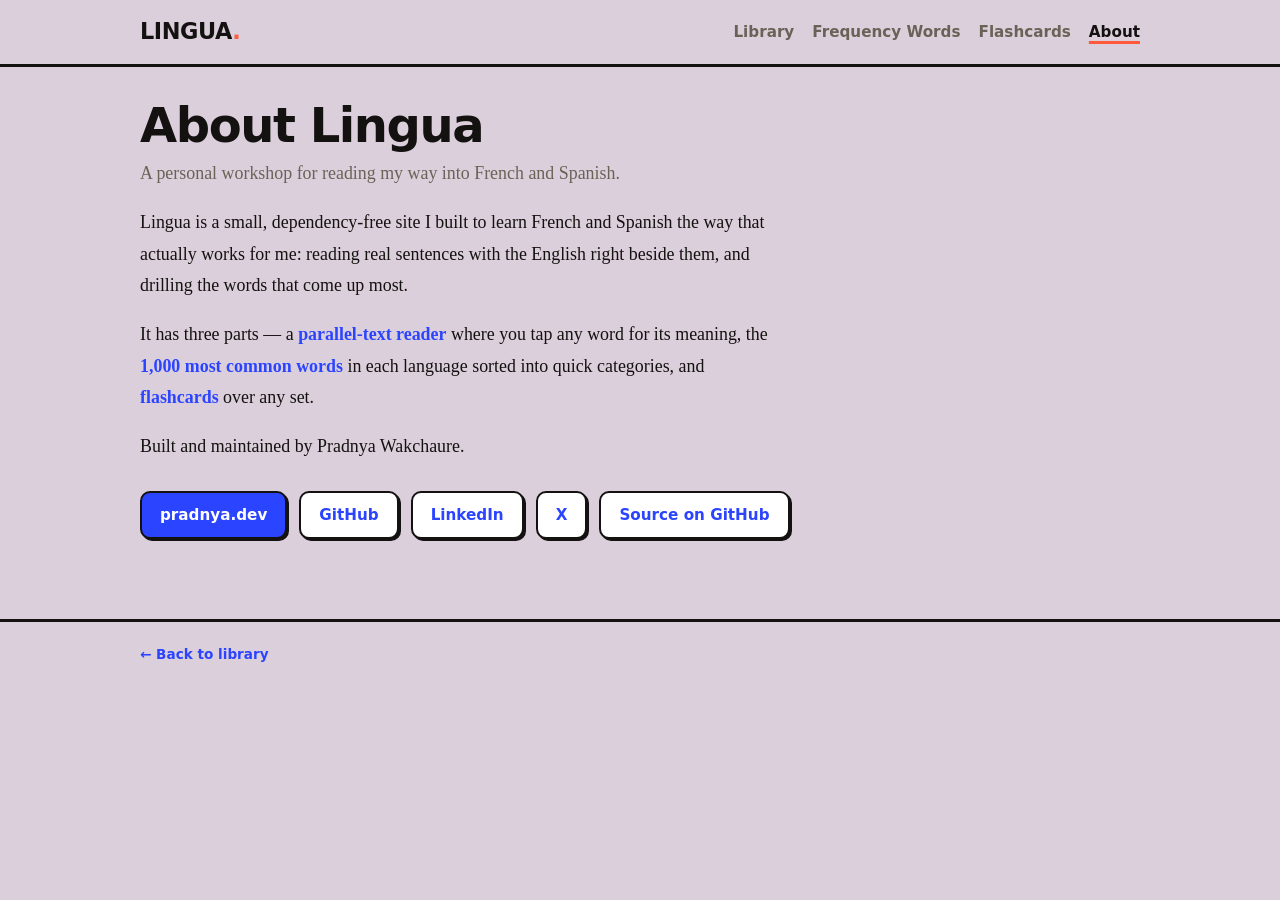
==== about.html @ 798db2c0 "Set page background to #DCCFDC (lavender)" ====
<!DOCTYPE html>
<html lang="en">
<head>
  <meta charset="UTF-8" />
  <meta name="viewport" content="width=device-width, initial-scale=1.0" />
  <title>About — Lingua</title>
  <link rel="stylesheet" href="css/style.css?v=3" />
  <style>
    .about p { max-width: 640px; font-size: 1.12rem; line-height: 1.75; margin: 0 0 18px; }
    .about-links { display: flex; flex-wrap: wrap; gap: 12px; margin-top: 28px; }
    .about-link {
      display: inline-flex; align-items: center;
      padding: 10px 18px; border: 2px solid var(--ink); border-radius: 10px;
      background: var(--surface); font-family: system-ui, sans-serif; font-size: .95rem; font-weight: 700;
      box-shadow: 2px 2px 0 var(--ink); transition: transform .08s ease, box-shadow .08s ease;
    }
    .about-link:hover { transform: translate(-1px, -1px); box-shadow: 3px 3px 0 var(--ink); text-decoration: none; }
    .about-link:active { transform: translate(2px, 2px); box-shadow: 0 0 0 var(--ink); }
    .about-link.primary { background: var(--accent); color: #fff; }
  </style>
</head>
<body>
  <header class="site-header">
    <div class="wrap">
      <div class="brand"><a href="index.html" style="color:inherit">Lingua<span>.</span></a></div>
      <nav class="nav" data-nav></nav>
    </div>
  </header>

  <main>
    <div class="wrap about">
      <h1>About Lingua</h1>
      <p class="subtitle">A personal workshop for reading my way into French and Spanish.</p>

      <p>Lingua is a small, dependency-free site I built to learn French and Spanish the way that actually works for me: reading real sentences with the English right beside them, and drilling the words that come up most.</p>
      <p>It has three parts — a <a href="index.html">parallel-text reader</a> where you tap any word for its meaning, the <a href="vocab.html">1,000 most common words</a> in each language sorted into quick categories, and <a href="flashcards.html">flashcards</a> over any set.</p>
      <p>Built and maintained by Pradnya Wakchaure.</p>

      <div class="about-links">
        <a class="about-link primary" href="https://pradnya.dev" target="_blank" rel="noopener">pradnya.dev</a>
        <a class="about-link" href="https://github.com/pradnyaw25" target="_blank" rel="noopener">GitHub</a>
        <a class="about-link" href="https://www.linkedin.com/in/pradnyaw25/" target="_blank" rel="noopener">LinkedIn</a>
        <a class="about-link" href="https://x.com/pradnyaw25" target="_blank" rel="noopener">X</a>
        <a class="about-link" href="https://github.com/pradnyaw25/lingua" target="_blank" rel="noopener">Source on GitHub</a>
      </div>
    </div>
  </main>

  <footer>
    <div class="wrap"><a href="index.html">← Back to library</a></div>
  </footer>

  <script src="js/app.js"></script>
</body>
</html>
---- css/style.css ----
:root {
  --bg: #dccfdc;
  --surface: #ffffff;
  --ink: #141210;
  --muted: #6b6257;
  --line: #141210;
  --accent: #2b44ff;
  --accent-soft: #e2e6ff;
  --accent2: #ff5a3c;
  --highlight: #ffd23f;
  --known: #b9f2cd;
  --known-ink: #0b7a38;
  --shadow-sm: 2px 2px 0 var(--ink);
  --shadow: 4px 4px 0 var(--ink);
  --shadow-lg: 6px 6px 0 var(--ink);
  --radius: 12px;
  --maxw: 1040px;
}

@media (prefers-color-scheme: dark) {
  :root {
    --bg: #14120d;
    --surface: #201d17;
    --ink: #f4efe4;
    --muted: #a89e8d;
    --line: #f4efe4;
    --accent: #8a97ff;
    --accent-soft: #2a2740;
    --accent2: #ff7a5c;
    --highlight: #6b5712;
    --known: #14361f;
    --known-ink: #7fe0a0;
  }
}

* { box-sizing: border-box; }

body {
  margin: 0;
  background: var(--bg);
  color: var(--ink);
  font-family: "Iowan Old Style", "Palatino Linotype", Palatino, Georgia, serif;
  line-height: 1.6;
  -webkit-font-smoothing: antialiased;
}

a { color: var(--accent); text-decoration: none; font-weight: 600; }
a:hover { text-decoration: underline; text-underline-offset: 3px; text-decoration-thickness: 2px; }

.wrap { max-width: var(--maxw); margin: 0 auto; padding: 0 20px; }

/* Header / nav */
.site-header {
  border-bottom: 3px solid var(--ink);
  background: var(--bg);
  position: sticky;
  top: 0;
  z-index: 10;
}
.site-header .wrap {
  display: flex;
  align-items: center;
  justify-content: space-between;
  padding-top: 14px;
  padding-bottom: 14px;
}
.brand {
  font-family: system-ui, sans-serif;
  font-size: 1.4rem;
  font-weight: 800;
  letter-spacing: -.02em;
  text-transform: uppercase;
  color: var(--ink);
}
.brand span { color: var(--accent2); }
.nav a {
  margin-left: 18px;
  color: var(--muted);
  font-family: system-ui, sans-serif;
  font-size: .95rem;
  font-weight: 600;
}
.nav a:hover { color: var(--ink); text-decoration: none; }
.nav a.active { color: var(--ink); text-decoration: underline; text-decoration-color: var(--accent2); text-decoration-thickness: 3px; text-underline-offset: 4px; }

main { padding: 34px 0 80px; }

h1 {
  font-family: system-ui, sans-serif;
  font-weight: 800;
  font-size: clamp(2rem, 5vw, 3rem);
  letter-spacing: -.03em;
  line-height: 1.02;
  margin: 0 0 8px;
}
.subtitle { color: var(--muted); margin: 0 0 28px; font-size: 1.08rem; }

/* Library cards */
.section-label {
  font-family: system-ui, sans-serif;
  text-transform: uppercase;
  letter-spacing: .1em;
  font-size: .8rem;
  font-weight: 800;
  color: var(--ink);
  margin: 32px 0 14px;
}
.card-grid {
  display: grid;
  grid-template-columns: repeat(auto-fill, minmax(240px, 1fr));
  gap: 18px;
}
.card {
  display: block;
  background: var(--surface);
  border: 2px solid var(--ink);
  border-radius: var(--radius);
  padding: 18px 20px;
  box-shadow: var(--shadow);
  transition: transform .1s ease, box-shadow .1s ease;
}
.card:hover { transform: translate(-2px, -2px); box-shadow: var(--shadow-lg); text-decoration: none; }
.card .lang-tag {
  font-family: system-ui, sans-serif;
  font-size: .72rem;
  font-weight: 700;
  text-transform: uppercase;
  letter-spacing: .06em;
  color: #fff;
  background: var(--accent2);
  border: 2px solid var(--ink);
  padding: 2px 9px;
  border-radius: 999px;
}
.card h3 { font-family: system-ui, sans-serif; margin: 12px 0 4px; font-size: 1.25rem; font-weight: 800; letter-spacing: -.01em; }
.card .meta { color: var(--muted); font-size: .9rem; font-family: system-ui, sans-serif; font-weight: 600; }

/* Toolbar (reader + vocab) */
.toolbar {
  display: flex;
  flex-wrap: wrap;
  gap: 10px;
  align-items: center;
  background: var(--surface);
  border: 2px solid var(--ink);
  border-radius: var(--radius);
  padding: 12px 16px;
  margin-bottom: 22px;
  font-family: system-ui, sans-serif;
  font-size: .92rem;
  box-shadow: var(--shadow);
}
.toolbar label { color: var(--muted); font-weight: 600; }
.toolbar select, .toolbar input[type="search"], .btn {
  font: inherit;
  font-weight: 600;
  color: var(--ink);
  background: var(--surface);
  border: 2px solid var(--ink);
  border-radius: 8px;
  padding: 7px 11px;
}
.toolbar input[type="search"] { min-width: 200px; }
.btn { cursor: pointer; box-shadow: var(--shadow-sm); transition: transform .08s ease, box-shadow .08s ease; }
.btn:hover { transform: translate(-1px, -1px); box-shadow: 3px 3px 0 var(--ink); }
.btn:active { transform: translate(2px, 2px); box-shadow: 0 0 0 var(--ink); }
.btn.on { background: var(--accent); color: #fff; }
.spacer { flex: 1 1 auto; }

/* Parallel reader */
.text-head { margin-bottom: 8px; }
.text-head .meta { color: var(--muted); font-family: system-ui, sans-serif; font-size: .9rem; font-weight: 600; }

.parallel {
  display: grid;
  grid-template-columns: 1fr 1fr;
  gap: 0 28px;
  background: var(--surface);
  border: 2px solid var(--ink);
  border-radius: var(--radius);
  padding: 8px 10px;
  box-shadow: var(--shadow);
}
.col-head {
  font-family: system-ui, sans-serif;
  font-size: .74rem;
  font-weight: 800;
  text-transform: uppercase;
  letter-spacing: .1em;
  color: var(--ink);
  padding: 10px 14px 6px;
  border-bottom: 2px solid var(--ink);
  position: sticky;
  top: 66px;
  background: var(--surface);
}
.sent {
  padding: 10px 14px;
  border-radius: 8px;
  cursor: pointer;
  font-size: 1.12rem;
  transition: background .1s ease;
}
.sent.en { color: var(--muted); }
.parallel.swap .sent.en { color: var(--ink); }
.parallel.swap .sent.target { color: var(--muted); }
.sent:hover { background: var(--accent-soft); }
.sent.active { background: var(--highlight); color: #141210; box-shadow: inset 0 0 0 2px var(--ink); }

/* Clickable words (target column) */
.sent.target .tok { cursor: pointer; border-radius: 3px; padding: 0 1px; }
.sent.target .tok:hover { background: var(--accent-soft); box-shadow: inset 0 -3px 0 var(--accent); }
.sent.target .tok.sel { background: var(--highlight); color: #141210; box-shadow: inset 0 -3px 0 var(--accent2); }

/* Word-translation popover */
.wordpop {
  position: absolute;
  z-index: 50;
  max-width: 260px;
  background: var(--surface);
  border: 2px solid var(--ink);
  border-radius: 10px;
  padding: 10px 13px;
  box-shadow: var(--shadow);
  font-family: system-ui, sans-serif;
}
.wp-word { font-weight: 800; color: var(--accent); font-size: 1.05rem; }
.wp-gloss { color: var(--ink); font-size: .95rem; margin-top: 2px; font-weight: 600; }
.wp-gloss.none { color: var(--muted); font-style: italic; font-weight: 500; }

/* Self-test: hide english column */
.parallel.hide-en .sent.en,
.parallel.hide-en .col-head.en-head { visibility: hidden; }

/* Font-size steps applied to the whole reader */
.parallel.fs-s .sent { font-size: 1rem; }
.parallel.fs-l .sent { font-size: 1.3rem; }

/* Category chip bar */
.chipbar {
  display: flex;
  flex-wrap: wrap;
  align-items: center;
  gap: 10px;
  margin-bottom: 20px;
}
.chip {
  font-family: system-ui, sans-serif;
  font-size: .9rem;
  font-weight: 700;
  padding: 7px 14px;
  border: 2px solid var(--ink);
  border-radius: 999px;
  background: var(--surface);
  color: var(--ink);
  cursor: pointer;
  white-space: nowrap;
  box-shadow: var(--shadow-sm);
  transition: transform .08s ease, box-shadow .08s ease, background .08s ease;
}
.chip:hover { transform: translate(-1px, -1px); box-shadow: 3px 3px 0 var(--ink); }
.chip:active { transform: translate(2px, 2px); box-shadow: 0 0 0 var(--ink); }
.chip.on { background: var(--accent); color: #fff; }
.chip-sep { width: 2px; align-self: stretch; background: var(--ink); margin: 2px 4px; }

/* Vocab */
.vocab-stats {
  font-family: system-ui, sans-serif;
  color: var(--muted);
  font-size: .92rem;
  font-weight: 600;
  margin: 0 0 14px;
}
table.vocab {
  width: 100%;
  border-collapse: separate;
  border-spacing: 0;
  background: var(--surface);
  border: 2px solid var(--ink);
  border-radius: var(--radius);
  overflow: hidden;
  box-shadow: var(--shadow);
}
table.vocab th, table.vocab td {
  text-align: left;
  padding: 11px 14px;
  border-bottom: 2px solid var(--ink);
}
table.vocab th {
  font-family: system-ui, sans-serif;
  font-size: .78rem;
  font-weight: 800;
  text-transform: uppercase;
  letter-spacing: .05em;
  color: #fff;
  background: var(--ink);
}
table.vocab tr:last-child td { border-bottom: none; }
table.vocab .rank { color: var(--muted); width: 48px; font-family: system-ui, sans-serif; font-size: .9rem; font-weight: 700; }
table.vocab .word { font-weight: 800; font-size: 1.1rem; }
table.vocab .pos { color: var(--muted); font-family: system-ui, sans-serif; font-size: .82rem; font-style: italic; }
/* Lean view (thematic categories) hides the rank + type columns */
table.vocab.lean th.col-rank, table.vocab.lean td.rank,
table.vocab.lean th.col-type, table.vocab.lean td.pos { display: none; }

table.vocab tr.known { background: var(--known); }
table.vocab tr.known .word { color: var(--known-ink); }
.know-btn {
  cursor: pointer;
  border: 2px solid var(--ink);
  background: var(--surface);
  color: var(--ink);
  border-radius: 999px;
  width: 28px; height: 28px;
  font-size: .9rem;
  font-weight: 800;
  line-height: 1;
}
.know-btn:hover { background: var(--accent-soft); }
tr.known .know-btn { background: var(--known-ink); color: #fff; border-color: var(--ink); }

.empty { color: var(--muted); font-family: system-ui, sans-serif; padding: 40px; text-align: center; font-weight: 600; }

/* ---- Flashcards ---- */
.hidden { display: none; }
.fc-row {
  display: flex;
  flex-wrap: wrap;
  align-items: center;
  gap: 12px;
  margin: 14px 0;
  font-family: system-ui, sans-serif;
  font-size: .95rem;
  font-weight: 600;
}
.fc-row label { color: var(--muted); }
.fc-row select { font: inherit; font-weight: 600; color: var(--ink); background: var(--surface); border: 2px solid var(--ink); border-radius: 8px; padding: 7px 11px; }
.fc-hint { color: var(--muted); font-family: system-ui, sans-serif; font-size: .88rem; font-weight: 600; }
.fc-center { text-align: center; }
.btn-start { font-size: 1.05rem; padding: 12px 28px; font-weight: 800; background: var(--accent); color: #fff; box-shadow: var(--shadow); }
.btn-start:hover { transform: translate(-2px, -2px); box-shadow: var(--shadow-lg); }
.btn-quiet { color: var(--muted); background: transparent; border-color: var(--muted); box-shadow: none; }
.btn-quiet:hover { box-shadow: none; transform: none; color: var(--ink); border-color: var(--ink); }

.fc-progress { text-align: center; color: var(--muted); font-family: system-ui, sans-serif; font-size: .92rem; font-weight: 700; margin: 6px 0 16px; }

.card3d { perspective: 1200px; margin: 8px auto 0; max-width: 520px; }
.card-inner {
  position: relative;
  width: 100%;
  min-height: 240px;
  transition: transform .45s cubic-bezier(.4,.2,.2,1);
  transform-style: preserve-3d;
  cursor: pointer;
}
.card3d.flipped .card-inner { transform: rotateY(180deg); }
.card3d .face {
  position: absolute;
  inset: 0;
  display: flex;
  flex-direction: column;
  align-items: center;
  justify-content: center;
  gap: 12px;
  padding: 28px;
  text-align: center;
  background: var(--surface);
  border: 2px solid var(--ink);
  border-radius: 16px;
  box-shadow: var(--shadow);
  backface-visibility: hidden;
}
.card3d .face.back { transform: rotateY(180deg); background: var(--accent); }
.card3d .lbl {
  font-family: system-ui, sans-serif;
  font-size: .72rem;
  font-weight: 800;
  text-transform: uppercase;
  letter-spacing: .12em;
  color: var(--muted);
}
.card3d .term { font-family: system-ui, sans-serif; font-size: 2.2rem; font-weight: 800; line-height: 1.2; letter-spacing: -.02em; }
.card3d .face.back .lbl { color: rgba(255,255,255,.85); }
.card3d .face.back .term { color: #fff; }

.fc-controls { display: flex; gap: 14px; justify-content: center; margin: 22px 0 10px; }
.fc-controls .btn { font-size: 1rem; font-weight: 700; padding: 12px 26px; box-shadow: var(--shadow); }
.fc-controls .btn:hover { transform: translate(-2px, -2px); box-shadow: var(--shadow-lg); }
.fc-controls .btn:active { transform: translate(3px, 3px); box-shadow: 0 0 0 var(--ink); }
.btn-again { background: var(--surface); }
.btn-got { background: var(--known-ink); color: #fff; }

kbd {
  font-family: ui-monospace, Menlo, monospace;
  font-size: .8em;
  font-weight: 700;
  background: var(--surface);
  border: 2px solid var(--ink);
  border-radius: 5px;
  padding: 1px 6px;
  box-shadow: 1px 1px 0 var(--ink);
}

.fc-done-card { text-align: center; padding: 40px 20px; }
.fc-done-emoji { font-size: 3rem; }
.fc-done-text { font-size: 1.25rem; font-weight: 600; margin: 12px 0 22px; }

footer {
  border-top: 3px solid var(--ink);
  color: var(--muted);
  font-family: system-ui, sans-serif;
  font-size: .85rem;
  font-weight: 600;
  padding: 22px 0 40px;
}

@media (max-width: 640px) {
  .parallel { grid-template-columns: 1fr; }
  .col-head { position: static; }
  .sent.en { border-left: 2px solid var(--ink); }
}
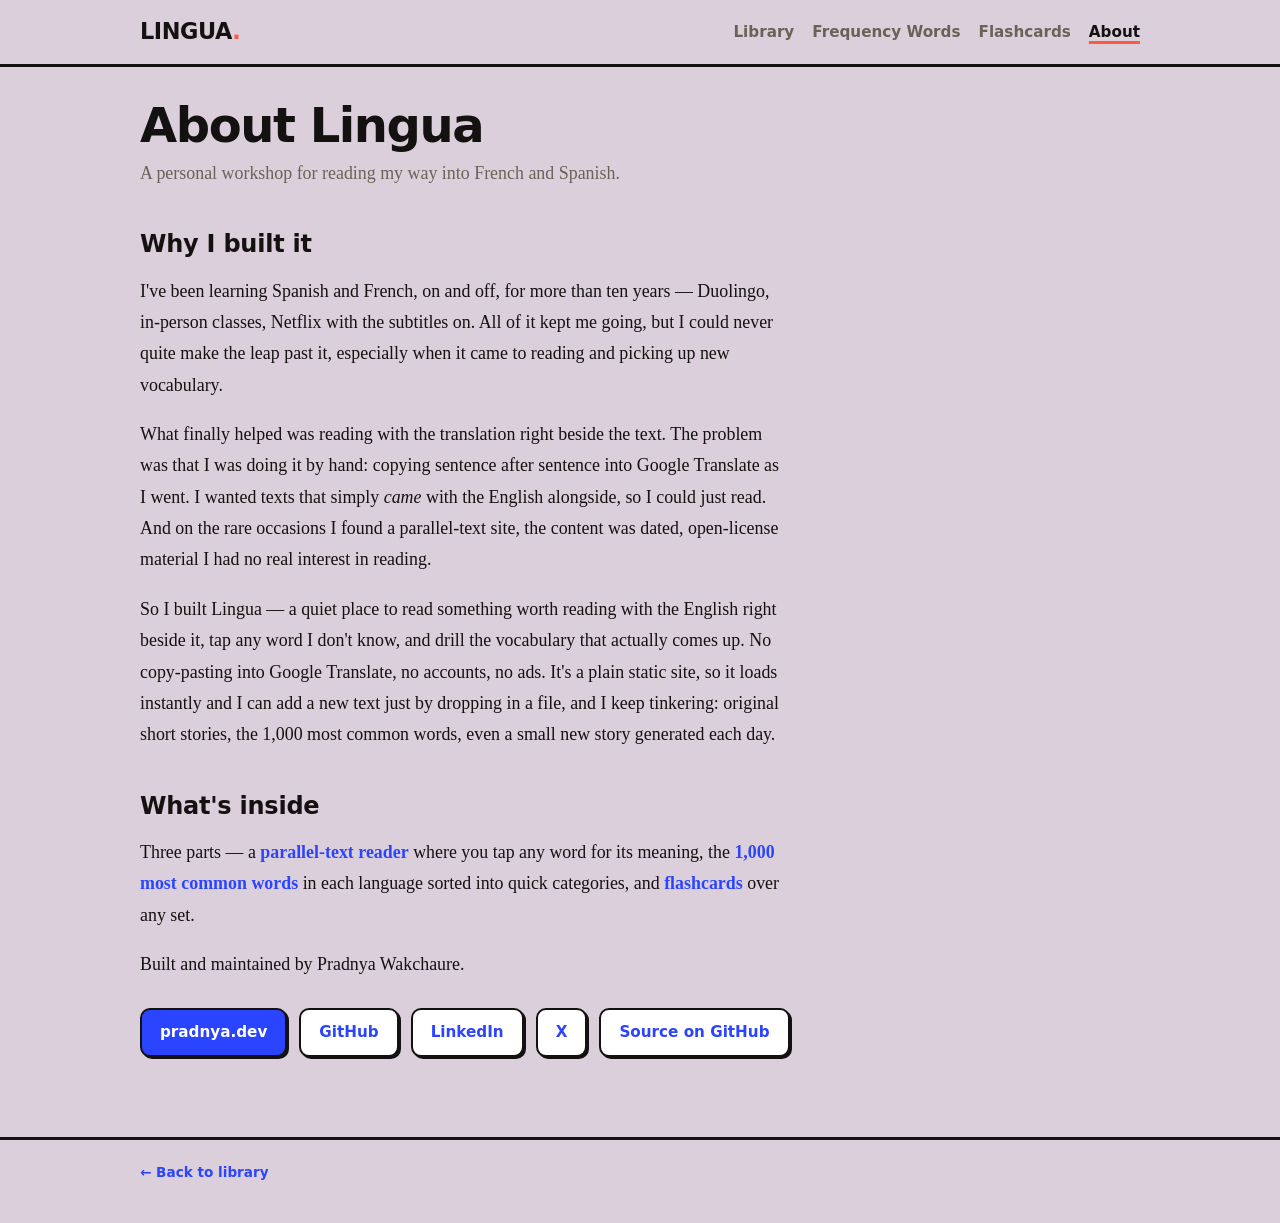
==== commit a51487fe: "Tell the real origin story on the About page Add a 'Why I built it' section: 10+ years of Duolingo/c" ====
--- a/about.html
+++ b/about.html
@@ -7,6 +7,7 @@
   <link rel="stylesheet" href="css/style.css?v=3" />
   <style>
     .about p { max-width: 640px; font-size: 1.12rem; line-height: 1.75; margin: 0 0 18px; }
+    .about h2 { font-family: system-ui, sans-serif; font-size: 1.5rem; font-weight: 800; letter-spacing: -.01em; margin: 36px 0 12px; }
     .about-links { display: flex; flex-wrap: wrap; gap: 12px; margin-top: 28px; }
     .about-link {
       display: inline-flex; align-items: center;
@@ -32,8 +33,13 @@
       <h1>About Lingua</h1>
       <p class="subtitle">A personal workshop for reading my way into French and Spanish.</p>
 
-      <p>Lingua is a small, dependency-free site I built to learn French and Spanish the way that actually works for me: reading real sentences with the English right beside them, and drilling the words that come up most.</p>
-      <p>It has three parts — a <a href="index.html">parallel-text reader</a> where you tap any word for its meaning, the <a href="vocab.html">1,000 most common words</a> in each language sorted into quick categories, and <a href="flashcards.html">flashcards</a> over any set.</p>
+      <h2>Why I built it</h2>
+      <p>I've been learning Spanish and French, on and off, for more than ten years — Duolingo, in-person classes, Netflix with the subtitles on. All of it kept me going, but I could never quite make the leap past it, especially when it came to reading and picking up new vocabulary.</p>
+      <p>What finally helped was reading with the translation right beside the text. The problem was that I was doing it by hand: copying sentence after sentence into Google Translate as I went. I wanted texts that simply <em>came</em> with the English alongside, so I could just read. And on the rare occasions I found a parallel-text site, the content was dated, open-license material I had no real interest in reading.</p>
+      <p>So I built Lingua — a quiet place to read something worth reading with the English right beside it, tap any word I don't know, and drill the vocabulary that actually comes up. No copy-pasting into Google Translate, no accounts, no ads. It's a plain static site, so it loads instantly and I can add a new text just by dropping in a file, and I keep tinkering: original short stories, the 1,000 most common words, even a small new story generated each day.</p>
+
+      <h2>What's inside</h2>
+      <p>Three parts — a <a href="index.html">parallel-text reader</a> where you tap any word for its meaning, the <a href="vocab.html">1,000 most common words</a> in each language sorted into quick categories, and <a href="flashcards.html">flashcards</a> over any set.</p>
       <p>Built and maintained by Pradnya Wakchaure.</p>
 
       <div class="about-links">
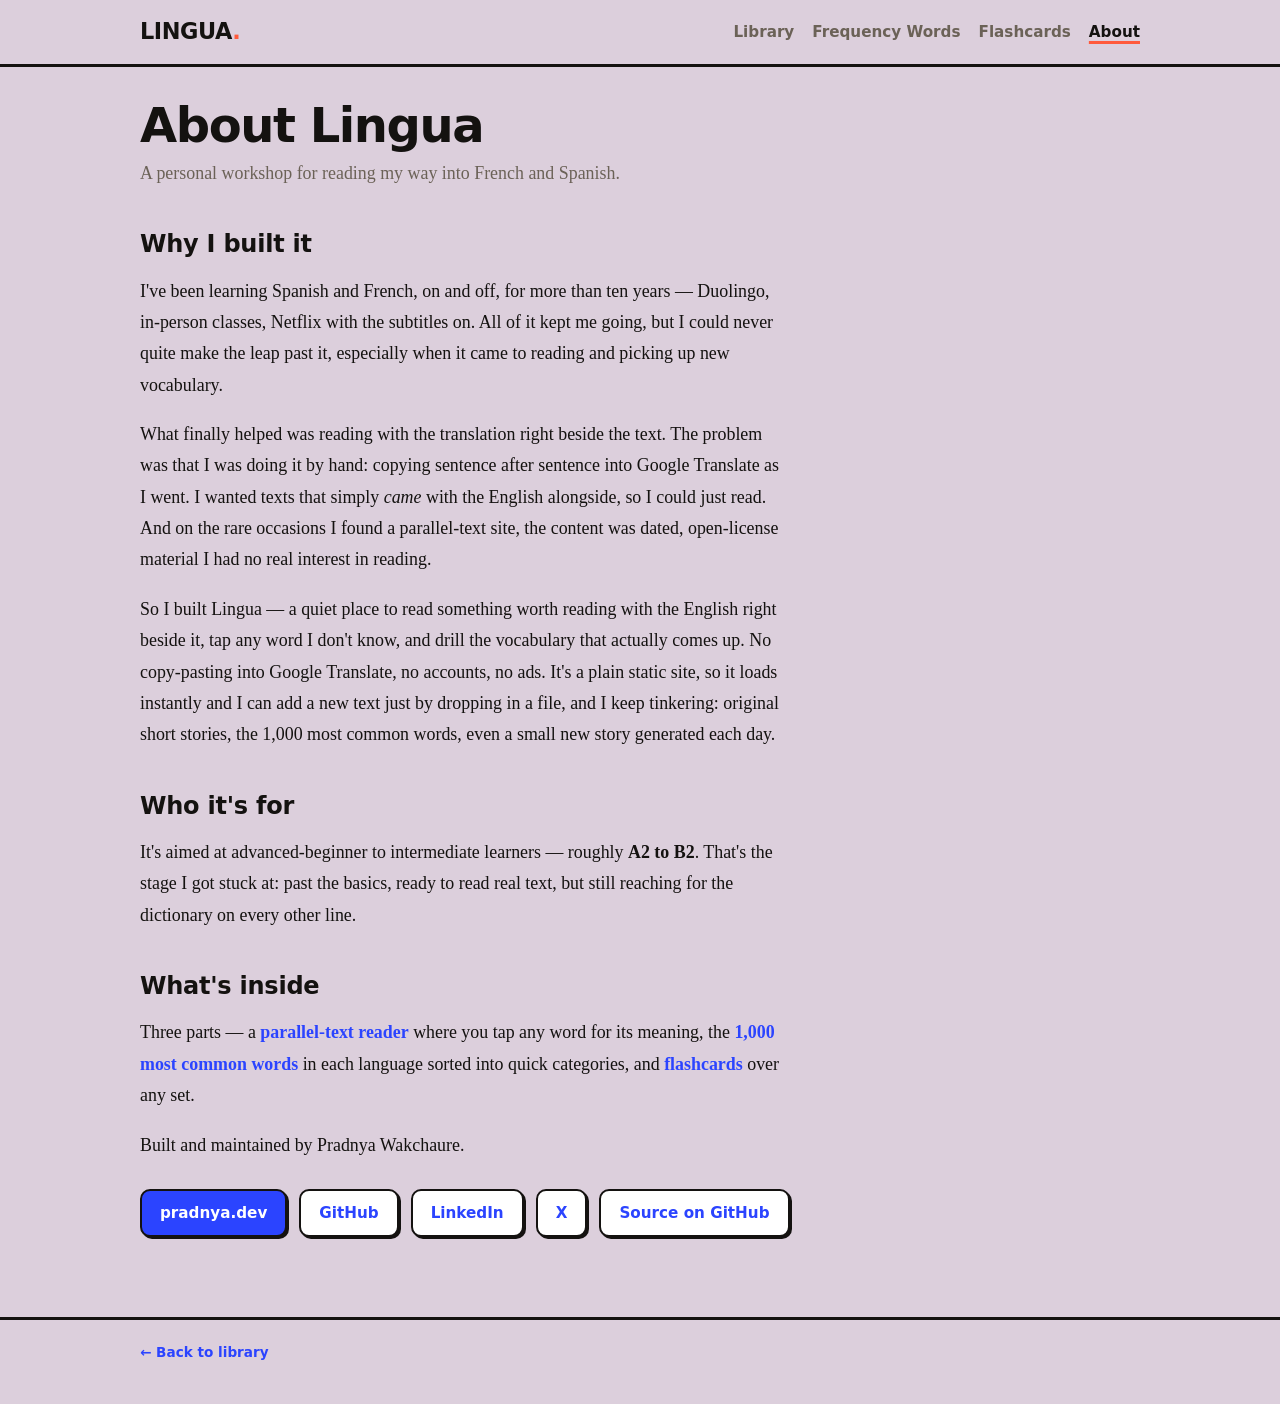
==== commit 585f3c71: "Note the target level (advanced-beginner to intermediate, A2–B2) Add it to the home subtitle and a '" ====
--- a/about.html
+++ b/about.html
@@ -38,6 +38,9 @@
       <p>What finally helped was reading with the translation right beside the text. The problem was that I was doing it by hand: copying sentence after sentence into Google Translate as I went. I wanted texts that simply <em>came</em> with the English alongside, so I could just read. And on the rare occasions I found a parallel-text site, the content was dated, open-license material I had no real interest in reading.</p>
       <p>So I built Lingua — a quiet place to read something worth reading with the English right beside it, tap any word I don't know, and drill the vocabulary that actually comes up. No copy-pasting into Google Translate, no accounts, no ads. It's a plain static site, so it loads instantly and I can add a new text just by dropping in a file, and I keep tinkering: original short stories, the 1,000 most common words, even a small new story generated each day.</p>
 
+      <h2>Who it's for</h2>
+      <p>It's aimed at advanced-beginner to intermediate learners — roughly <strong>A2 to B2</strong>. That's the stage I got stuck at: past the basics, ready to read real text, but still reaching for the dictionary on every other line.</p>
+
       <h2>What's inside</h2>
       <p>Three parts — a <a href="index.html">parallel-text reader</a> where you tap any word for its meaning, the <a href="vocab.html">1,000 most common words</a> in each language sorted into quick categories, and <a href="flashcards.html">flashcards</a> over any set.</p>
       <p>Built and maintained by Pradnya Wakchaure.</p>
